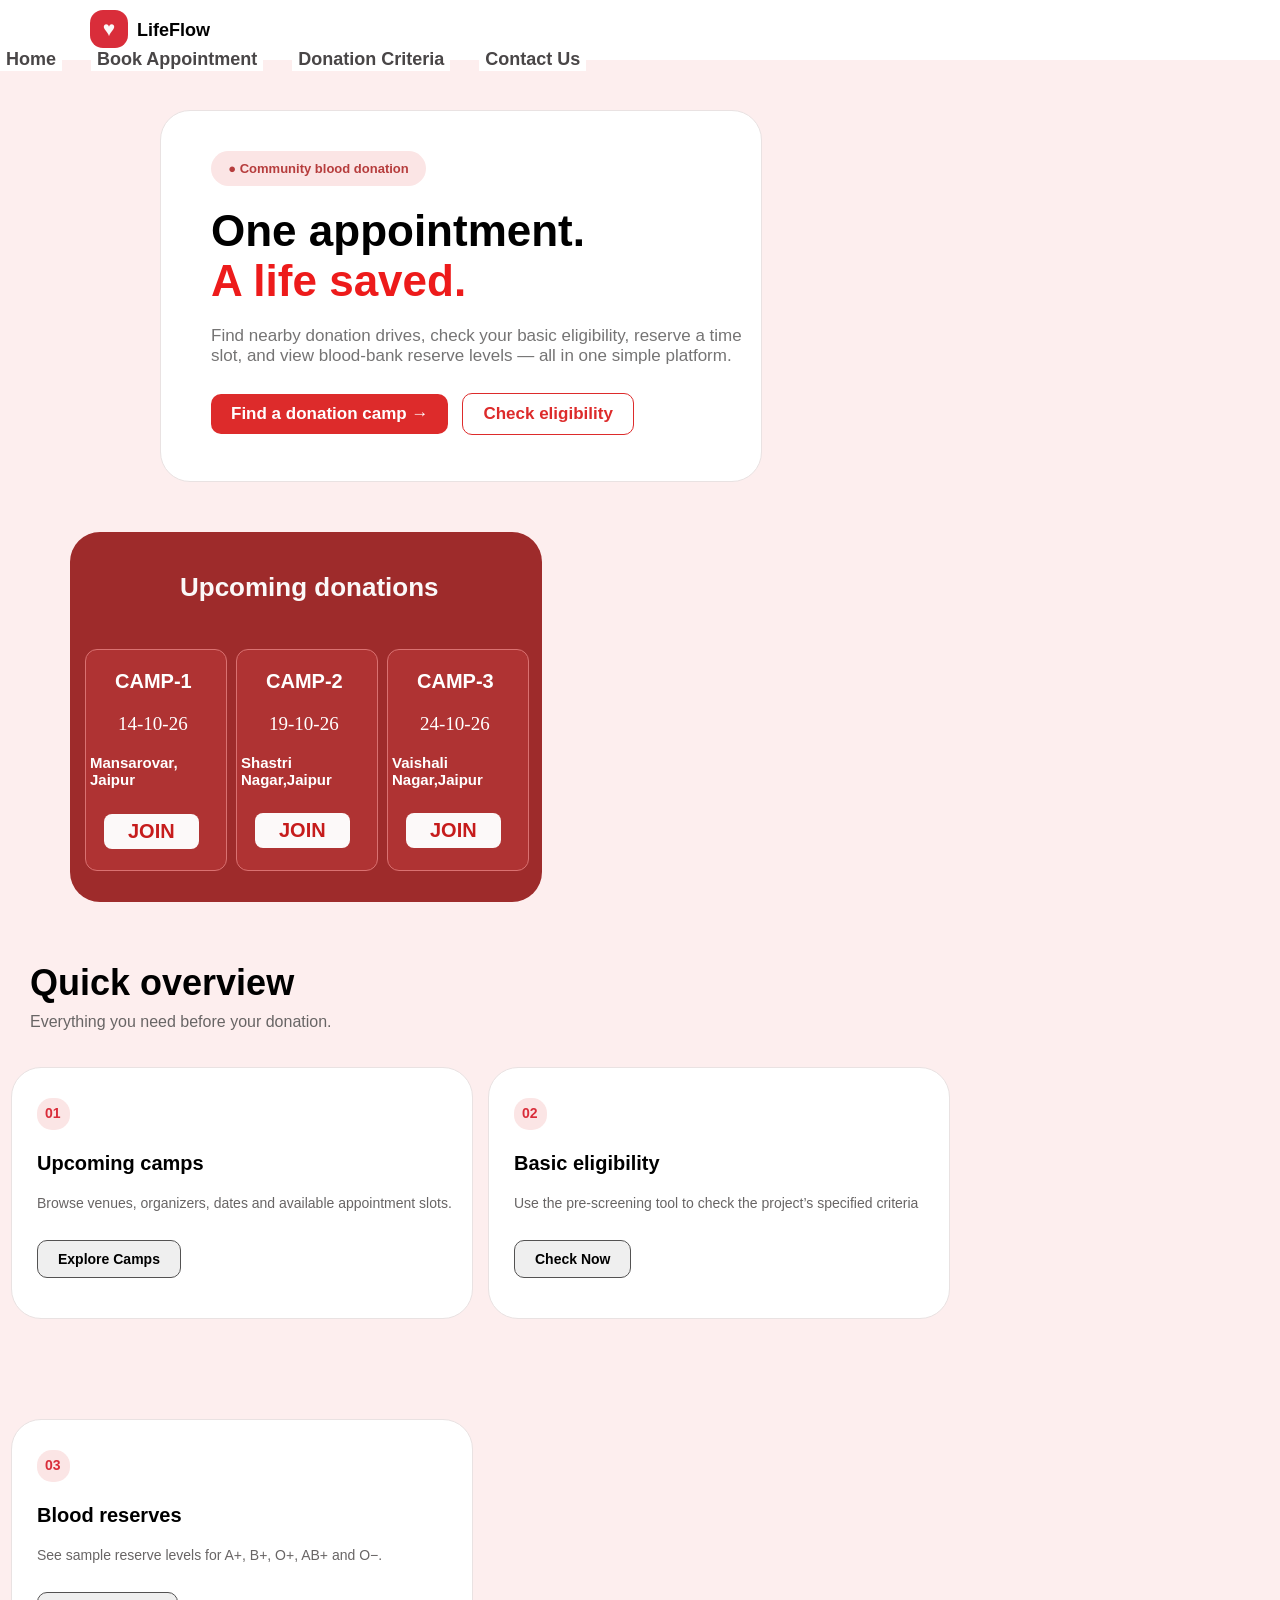
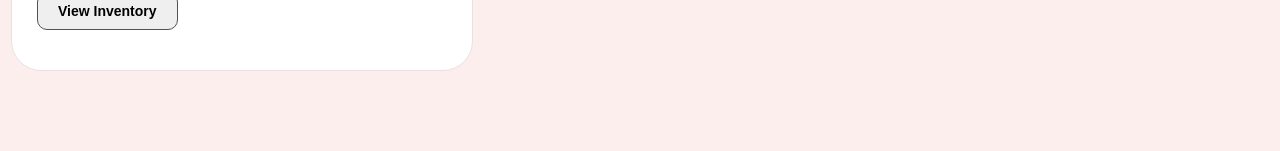
==== index.html @ fb2eed68 "Rename blood self.html to index.html" ====
<!DOCTYPE html>
<html lang="en">
<head>
    <meta charset="UTF-8">
    <meta name="viewport" content="width=device-width, initial-scale=1.0">
    <title>LifeFlow - Save live</title>
    <link rel="shortcut icon" href="Screenshot.png" type="image/x-icon">
    <link rel="stylesheet" href="blood self.css">
</head>
<body class="body">

    <nav class="navbar">

        <div class="app-logo">
               <span class="app-logo-p1">♥</span>
               <span class="app-logo-p2">LifeFlow</span>
        </div>

        <div class="nav-buttons">
            <a href="blood self.html"><button class="home">Home</button></a>
            <a href="donation camp.html"><button class="appointment">Book Appointment</button></a>
            <button class="donation">Donation Criteria</button>
            <button class="contact">Contact Us</button>
        </div>
     
    </nav>

        <div class="content-div-1">
            <p class="content-1t1"><b>● Community blood donation</b></p>
            <p class="content-1t2"><b>One appointment.<br><span class="content-1t2-sub">A life saved.</span></b></p>
            <p class="content-1t3">Find nearby donation drives, check your basic eligibility,
                 reserve a time slot, and view blood-bank reserve levels — all in one simple platform.</p>
            <a href="donation camp.html"><button class="content-1t4"><b>Find a donation camp →</b></button></a>
            <button class="content-1t5"><b>Check eligibility </b></button>
        </div>

        <div class="content-div-2">

            <div>
                <p class="content-2t1"><b>Upcoming donations </b></p>
            </div>

            <div>

                <div class="content-2-camp-1">
                    <p class="content-1t2-1"><b>CAMP-1</b></p>
                    <p class="content-1t2-2">14-10-26</p>
                    <p class="content-1t2-3"><b>Mansarovar,<br>Jaipur</b></p>
                    <a href="donation camp.html"><button class="content-1t2-4"><b>JOIN</b></button></a>
                </div>

                <div class="content-2-camp-2">
                    <p class="content-2t2-1"><b>CAMP-2</b></p>
                    <p class="content-2t2-2">19-10-26</p>
                    <p class="content-2t2-3"><b>Shastri Nagar,Jaipur</b></p>
                    <a href="donation camp.html"><button class="content-2t2-4"><b>JOIN</b></button></a>
                </div>

                <div class="content-2-camp-3">
                    <p class="content-2t2-1"><b>CAMP-3</b></p>
                    <p class="content-2t2-2">24-10-26</p>
                    <p class="content-2t2-3"><b>Vaishali Nagar,Jaipur</b></p>
                    <a href="donation camp.html"><button class="content-2t2-4"><b>JOIN</b></button></a>
                    
                </div>

            </div>

        </div>
            <p class="overview"><b>Quick overview</b></p>
            <p class="overview-sub">Everything you need before your donation.</p>

        <div>

            <div class="overview-div-1">
                <p class="view-1-1"><b>01</b></p>
                <p class="view-1-2">Upcoming camps</p>
                <p class="view-1-3">Browse venues, organizers, dates and available appointment slots.</p>
                <a href="donation camp.html"><button class="view-1-4"><b>Explore Camps</b></button></a>
            </div>

            <div class="overview-div-1">
                <p class="view-1-1"><b>02</b></p>
                <p class="view-1-2">Basic eligibility</p>
                <p class="view-1-3">Use the pre-screening tool to check the project’s specified criteria</p>
                <button class="view-2-4"><b>Check Now</b></button>
            </div>

            <div class="overview-div-1">
                <p class="view-1-1"><b>03</b></p>
                <p class="view-1-2">Blood reserves</p>
                <p class="view-1-3">See sample reserve levels for A+, B+, O+, AB+ and O−.</p>
                <a href="blood reserves.html"><button class="view-3-4"><b>View Inventory</b></button></a>
            </div>

        </div>

</body>
</html>
---- blood self.css ----
.body {
    background-color: rgb(253, 238, 238);
    margin: 0px;
    padding: 0px;
}

.navbar {
    background-color: rgb(255, 255, 255);
    height: 60px;
}

.app-logo {
    display: inline-block;
    margin-left: 90px;
    margin-top: 10px;
}

.app-logo-p1 {
    width:38px;
    height:38px;
    border-radius:13px;
    background-color:#d92d3a;
    color:#fbf8f8;
    display:inline-grid;
    place-items:center;
    font-size:21px;
}

.app-logo-p2 {
    font-family: Arial, sans-serif;
    font-weight: 900;
    font-size: 18px;
    display: inline-block;
    margin-left: 5px;
    margin-right: 480px;
}

.nav-buttons {
    display: inline-block;
}

.home {
    color:#494647;
    font-family: Arial, sans-serif;
    font-size: 18px;
    background-color: rgb(255, 255, 255);
    border: 0px;
    cursor: pointer;
    font-weight: 600;
    transition: 0.3s;
}
.home:hover {
    color: rgb(206, 55, 55);
    background-color: #f3d2d5;
    border-radius: 5px;
    padding: 5px;
}
.home:active {
    opacity: 0.4;
}

.appointment {
    color:#494647;
    font-family: Arial, sans-serif;
    font-size: 18px;
    background-color: rgb(255, 255, 255);
    border: 0px;
    cursor: pointer;
    font-weight: 600;
    transition: 0.3s;
    margin-left: 25px;
}
.appointment:hover {
    color: rgb(206, 55, 55);
    background-color: #f3d2d5;
    border-radius: 5px;
    padding: 5px;
}
.appointment:active {
    opacity: 0.4;
}

.donation {
    color:#494647;
    font-family: Arial, sans-serif;
    font-size: 18px;
    background-color: rgb(255, 255, 255);
    border: 0px;
    cursor: pointer;
    font-weight: 600;
    transition: 0.3s;
    margin-left: 25px;
}
.donation:hover {
    color: rgb(206, 55, 55);
    background-color: #f3d2d5;
    border-radius: 5px;
    padding: 5px;
}
.donation:active {
    opacity: 0.4;
}

.contact {
    color:#494647;
    font-family: Arial, sans-serif;
    font-size: 18px;
    background-color: rgb(255, 255, 255);
    border: 0px;
    cursor: pointer;
    font-weight: 600;
    transition: 0.3s;
    margin-left: 25px;
}
.contact:hover {
    color: rgb(206, 55, 55);
    background-color: #f3d2d5;
    border-radius: 5px;
    padding: 5px;
}
.contact:active {
    opacity: 0.4;
}

.content-div-1 {
    background-color: rgb(255, 255, 255);
    height: 370px;
    width: 600px;
    margin-left: 160px;
    border-radius: 30px;
    display: inline-block;
    border: 1px solid rgb(233, 226, 226);
    vertical-align: top;
    margin-top: 50px;
}

.content-div-2 {
    background-color: rgb(158, 43, 43);
    height: 370px;
    width: 472px;
    margin-top: 50px;
    margin-left: 70px;
    border-radius: 30px;
    display: inline-block;
}

.content-1t1 {
    display: grid;
    margin-left: 50px;
    margin-top: 40px;
    color: rgb(182, 61, 61);
    background-color: rgb(251, 229, 229);
    height: 35px;
    width: 215px;
    place-items: center;
    border-radius: 20px;
    font-family: Arial, sans-serif;
    font-size: 13px;
}

.content-1t2 {
    font-family: sans-serif;
    font-size: 44px;
    margin-left: 50px;
    margin-top: 20px;
    margin-bottom: 20px;
}

.content-1t2-sub {
    color: rgb(237, 27, 27);
}

.content-1t3 {
    font-family: Arial, sans-serif;
    font-size: 17px;
    margin-left: 50px;
    margin-top: 10px;
    color: rgb(117, 116, 116);
}

.content-1t4 {
    font-size: 17px;
    margin-left: 50px;
    margin-top: 10px;
    color: rgb(255, 255, 255);
    display: inline-block;
    background-color: rgb(221, 43, 43);
    border-radius: 10px;
    padding-top: 10px;
    padding-bottom: 10px;
    padding-left: 20px;
    padding-right: 20px;
    border: 0px;
    transition: 0.3s;
    cursor: pointer;
}
.content-1t4:hover {
    opacity: 0.7;
}
.content-1t4:active {
    opacity: 0.5;
}

.content-1t5 {
    font-size: 17px;
    margin-left: 10px;
    margin-top: 10px;
    color: rgb(221, 43, 43);
    display: inline-block;
    background-color: rgb(255, 255, 255);
    border-radius: 10px;
    padding-top: 10px;
    padding-bottom: 10px;
    padding-left: 20px;
    padding-right: 20px;
    border: 1px solid rgb(221, 43, 43);
    transition: 0.3s;
    cursor: pointer;
}
.content-1t5:hover {
    opacity: 0.6;
}
.content-1t5:active {
    opacity: 0.3;
}

.content-2t1 {
    font-family: Arial, Helvetica, sans-serif;
    margin-left: 110px;
    margin-top: 40px;
    font-size: 26px;
    color: #fbf8f8;
}

.content-2-camp-1 {
    background-color: rgb(175, 51, 51);
    display: inline-block;
    border: 1px solid rgb(218, 113, 113);
    border-radius: 12px;
    margin-left: 15px;
    margin-top: 20px;
    height: 220px;
    width: 140px;
}

.content-1t2-1 {
    font-family: Arial, Helvetica, sans-serif;
    font-size: 20px;
    margin-left: 29px;
    color: rgb(255, 255, 255);
}

.content-1t2-2 {
    font-size: 19px;
    color: rgb(255, 255, 255);
    margin-left: 32px;

}

.content-1t2-3 {
    font-family: Arial, Helvetica, sans-serif;
    font-size: 15px;
    color: rgb(255, 255, 255);
    margin-left: 4px;
}


.content-1t2-4 {
    font-family: Arial, Helvetica, sans-serif;
    font-size: 20px;
    color: rgb(198, 28, 28);
    background-color: rgb(252, 249, 249);
    border-radius: 8px;
    border: 0px;
    margin-left: 18px;
    margin-top: 11px;
    margin-bottom: 20px;
    padding-right: 24px;
    padding-left: 24px;
    padding-top: 6px;
    padding-bottom: 6px;
    transition: 0.3s;
    cursor: pointer;
}
.content-1t2-4:hover {
    opacity: 0.7;
}
.content-1t2-4:active {
    opacity: 0.5;
}

.content-2-camp-2 {
    background-color: rgb(175, 51, 51);
    display: inline-block;
    border: 1px solid rgb(218, 113, 113);
    border-radius: 12px;
    margin-left: 5px;
    margin-top: 20px;
    height: 220px;
    width: 140px;
    vertical-align: top;
}

.content-2t2-1 {
    font-family: Arial, Helvetica, sans-serif;
    font-size: 20px;
    margin-left: 29px;
    color: rgb(255, 255, 255);
}

.content-2t2-2 {
    font-size: 19px;
    color: rgb(255, 255, 255);
    margin-left: 32px;

}

.content-2t2-3 {
    font-family: Arial, Helvetica, sans-serif;
    font-size: 15px;
    color: rgb(255, 255, 255);
    margin-left: 4px;
}


.content-2t2-4 {
    font-family: Arial, Helvetica, sans-serif;
    font-size: 20px;
    color: rgb(198, 28, 28);
    background-color: rgb(252, 249, 249);
    border-radius: 8px;
    border: 0px;
    margin-left: 18px;
    margin-top: 10px;
    margin-bottom: 20px;
    padding-right: 24px;
    padding-left: 24px;
    padding-top: 6px;
    padding-bottom: 6px;
    transition: 0.3s;
    cursor: pointer;
}
.content-2t2-4:hover {
    opacity: 0.7;
}
.content-2t2-4:active {
    opacity: 0.5;
}

.content-2-camp-3 {
    background-color: rgb(175, 51, 51);
    display: inline-block;
    border: 1px solid rgb(218, 113, 113);
    border-radius: 12px;
    margin-left: 5px;
    margin-top: 20px;
    height: 220px;
    width: 140px;
    vertical-align: top;
}

.overview {
    font-family: Arial, Helvetica, sans-serif;
    font-size: 36px;
    margin-left: 30px;
    margin-top: 60px;
    color: rgb(0, 0, 0);
    margin-bottom: 9px;
}

.overview-sub {
    font-family: Arial, Helvetica, sans-serif;
    font-size: 16px;
    margin-left: 30px;
    margin-top: 0px;
    color: rgb(104, 101, 101);
}

.overview-div-1 {
    background-color: rgb(255, 255, 255);
    height: 250px;
    width: 460px;
    margin-left: 11px;
    border-radius: 30px;
    display: inline-block;
    border: 1px solid rgb(233, 226, 226);
    vertical-align: top;
    margin-top: 20px;
    margin-bottom: 80px;
}

.view-1-1 {
    color:#d92d3a;
    font-family: Arial, sans-serif;
    font-size: 14px;
    background-color: rgb(251, 229, 229);
    border-radius: 15px;
    margin-left: 25px;
    margin-top: 30px;
    width: 25px;
    height: 25px;
    padding-top: 7px;
    padding-left: 8px;
    font-weight: 600;
}

.view-1-2 {
    margin-left: 25px;
    font-family: Arial, sans-serif;
    font-size: 20px;
    margin-top: 22px;
    font-weight: 700;
}

.view-1-3 {
    margin-left: 25px;
    font-family: Arial, sans-serif;
    font-size: 14px;
    margin-top: 5px;
    color: rgb(104, 101, 101);
}

.view-1-4 {
    margin-left: 25px;
    font-family: Arial, sans-serif;
    font-size: 14px;
    margin-top: 15px;
    color: rgb(0, 0, 0);
    border: 1px solid rgb(83, 82, 82);
    padding-top: 10px;
    padding-bottom: 10px;
    padding-left: 20px;
    padding-right: 20px;
    transition: 0.3s;
    border-radius: 10px;
    cursor: pointer;
}
.view-1-4:hover {
    opacity: 0.7;
}
.view-1-4:active {
    opacity: 0.5;
}

.view-2-4 {
    margin-left: 25px;
    font-family: Arial, sans-serif;
    font-size: 14px;
    margin-top: 15px;
    color: rgb(0, 0, 0);
    border: 1px solid rgb(83, 82, 82);
    padding-top: 10px;
    padding-bottom: 10px;
    padding-left: 20px;
    padding-right: 20px;
    transition: 0.3s;
    border-radius: 10px;
    cursor: pointer;
}
.view-2-4:hover {
    opacity: 0.7;
}
.view-2-4:active {
    opacity: 0.5;
}

.view-3-4 {
    margin-left: 25px;
    font-family: Arial, sans-serif;
    font-size: 14px;
    margin-top: 15px;
    color: rgb(0, 0, 0);
    border: 1px solid rgb(83, 82, 82);
    padding-top: 10px;
    padding-bottom: 10px;
    padding-left: 20px;
    padding-right: 20px;
    transition: 0.3s;
    border-radius: 10px;
    cursor: pointer;
}
.view-3-4:hover {
    opacity: 0.7;
}
.view-3-4:active {
    opacity: 0.5;
}

.body-2 {
    background-color: rgb(253, 238, 238);
}

.h1- {
    color:#d92d3a;
    font-family: Arial, sans-serif;
    font-size: 17px;
    margin-top: 70px;
    margin-left: 100px;
    margin-bottom: 10px;
}
.h1-sub {
    color: rgb(10, 0, 0);
    font-family: Arial, sans-serif;
    font-size: 40px;
    margin-top: 0px;
    margin-left: 100px;
    margin-bottom: 12px;
}

.h1-sub-1 {
    color: rgb(220, 40, 40);
    font-family: Arial, sans-serif;
    font-size: 27px;
    margin-top: 0px;
    margin-left: 100px;
    margin-bottom: 9px;
}

.h1-sub-2 {
    color: rgb(79, 77, 77);
    font-family: Arial, sans-serif;
    font-size: 17px;
    margin-top: 0px;
    margin-left: 100px;
}

.reserve-div-1 {
    background-color: rgb(251, 248, 248);
    height: 800px;
    width: 1200px;
    border:1px solid rgb(178, 175, 175);
    border-radius: 30px;
    margin-left: 100px;
}

.reserve-div-1-head {
    color: rgb(10, 0, 0);
    font-family: Arial, sans-serif;
    font-size: 30px;
    margin-top: 35px;
    margin-left: 40px;
    margin-bottom: 25px;
    font-weight: 400;
}

.aa-1 {
    font-family: Arial, sans-serif;
    color: rgb(198, 52, 52);
    font-size: 26px;
    margin-left: 33px;
    display: inline-block;
    margin-bottom: 0px;
}

.aa-2 {
    font-family: Arial, sans-serif;
    color: rgb(54, 52, 52);
    font-size: 20px;
    margin-left: 450px;
    display: inline-block;
    margin-bottom: 0px;
}

.aa-3 {
    font-family: Arial, sans-serif;
    color: rgb(28, 132, 42);
    font-size: 20px;
    margin-left: 450px;
    display: inline-block;
    margin-bottom: 0px;
}

.bar1-out {
    background-color: #f3d2d5;
    height: 10px;
    width: 1100px;
    border-radius: 10px;
    margin-left: 33px;
    margin-top: 11px;
    overflow: hidden;
}

.bar1-in {
    background-color: rgb(198, 52, 52);
    height: 10px;
    width: 82%;
    border-radius: 10px;
    margin-left: 0px;
}

.bar1-in1 {
    background-color: rgb(198, 52, 52);
    height: 10px;
    width: 67%;
    border-radius: 10px;
    margin-left: 0px;
}

.bar1-in2 {
    background-color: rgb(198, 52, 52);
    height: 10px;
    width: 87%;
    border-radius: 10px;
    margin-left: 0px;
}

.bar1-in3 {
    background-color: rgb(198, 52, 52);
    height: 10px;
    width: 55%;
    border-radius: 10px;
    margin-left: 0px;
}

.bar1-in4 {
    background-color: rgb(198, 52, 52);
    height: 10px;
    width: 46%;
    border-radius: 10px;
    margin-left: 0px;
}

.aa-2i {
    font-family: Arial, sans-serif;
    color: rgb(54, 52, 52);
    font-size: 20px;
    margin-left: 430px;
    display: inline-block;
    margin-bottom: 0px;
}

.aa-3i {
font-family: Arial, sans-serif;
    color: rgb(199, 166, 45);
    font-size: 20px;
    margin-left: 470px;
    display: inline-block;
    margin-bottom: 0px;
}

.bar1-in5 {
    background-color: rgb(198, 52, 52);
    height: 10px;
    width: 24%;
    border-radius: 10px;
    margin-left: 0px;
}

.aa-3ii {
    font-family: Arial, sans-serif;
    color: rgb(228, 22, 22);
    font-size: 20px;
    margin-left: 450px;
    display: inline-block;
    margin-bottom: 0px;
}

.aa-2ii {
    font-family: Arial, sans-serif;
    color: rgb(54, 52, 52);
    font-size: 20px;
    margin-left: 440px;
    display: inline-block;
    margin-bottom: 0px;
}

.bar1-in6 {
    background-color: rgb(198, 52, 52);
    height: 10px;
    width: 95%;
    border-radius: 10px;
    margin-left: 0px;
}

.bar1-in7 {
    background-color: rgb(198, 52, 52);
    height: 10px;
    width: 47%;
    border-radius: 10px;
    margin-left: 0px;
}

.reserve-div-2 {
    background-color: #b11724;
    height: 460px;
    width: 1200px;
    margin-left: 100px;
    border-radius: 30px;
    margin-top: 30px;
}

.reserve-div-2-1 {
    color: rgb(254, 255, 255);
    font-family: Arial, Helvetica, sans-serif;
    font-size: 55px;
    padding-top: 80px;
    margin-left: 60px;
    margin-bottom: 40px;
}

.reserve-div-2-2 {
    color: rgb(254, 255, 255);
    font-family: Arial, Helvetica, sans-serif;
    font-size: 30px;
    margin-left: 60px;
    padding-top: 0px;
}

.reserve-div-2-3 {
    background-color: #ffffff;
    color: #b11724;
    height: 90px;
    font-family: Arial, Helvetica, sans-serif;
    font-size: 40px;
    margin-left: 60px;
    margin-top: 80px;
    padding-left: 60px;
    padding-right: 60px;
    border-radius: 30px;
    border: 0px;
    transition: 0.3s;
    cursor: pointer;
}
.reserve-div-2-3:hover {
    opacity: 0.7;
}
.reserve-div-2-3:active {
    opacity: 0.4;
}

.body-3 {
    background-color: rgb(253, 238, 238);
}

.camp-head1 {
    color: #b11724;
    font-family: Arial, Helvetica, sans-serif;
    font-size: 17px;
    font-weight: 600;
    margin-top: 50px;
    margin-left: 90px;
}

.camp-head2 {
    font-family: Arial, Helvetica, sans-serif;
    font-size: 40px;
    margin-left: 90px;
    font-weight: 600;
    margin-top: 2px;
    margin-bottom: 26px;
}

.camp-head3 {
    color: rgb(102, 99, 99);
    font-size: 16px;
    margin-left: 90px;
    font-family: Arial, Helvetica, sans-serif;
}

.search-div {
    background-color: #ffffff;
    height: 200px;
    width: 1200px;
    margin-left: 90px;
    margin-top: 50px;
    border-radius: 20px;
}

.search-head {
    font-family: Arial, Helvetica, sans-serif;
    font-size: 27px;
    padding-top: 20px;
    margin-left: 30px;
    border-radius: 20px;
}

.search-l {
    color: rgb(83, 83, 83);
    font-family: Arial, Helvetica, sans-serif;
    font-size: 16px;
    display: inline-block;
    margin-left: 30px;
    margin-bottom: 0px;
}

.search-d {
    color: rgb(83, 83, 83);
    font-family: Arial, Helvetica, sans-serif;
    font-size: 16px;
    display: inline-block;
    margin-left: 260px;
    margin-bottom: 0px;
}

.search-o {
    color: rgb(83, 83, 83);
    font-family: Arial, Helvetica, sans-serif;
    font-size: 16px;
    display: inline-block;
    margin-left: 287px;
    margin-right: 200px;
    margin-bottom: 0px;
}

.search-1 {
    border-radius: 7px;
    border: 1px solid rgb(180, 179, 179);
    margin-top: 5px;
    margin-left: 30px;
    height: 40px;
    width: 300px;
}
input::placeholder {
    font-size: 16px;
    color: #373636;
}

.search-2 {
    border-radius: 7px;
    border: 1px solid rgb(180, 179, 179);
    margin-top: 5px;
    margin-left: 20px;
    height: 40px;
    width: 300px;
}

.search-comp {
    background-color: #b11724;
    color: #ffffff;
    border: 0px;
    font-family: Arial, Helvetica, sans-serif;
    font-size: 20px;
    margin-left: 30px;
    padding: 15px 35px;
    border-radius: 10px;
    transition: 0.3s;
}
.search-comp:hover {
    opacity: 0.8;
}
.search-comp:active {
    opacity: 0.5;
}

.donation-head {
    font-family: Arial, Helvetica, sans-serif;
    font-size: 30px;
    padding-top: 20px;
    margin-left: 90px;
    border-radius: 20px;
}

.camp-a {
    background-color: #ffffff;
    height: 200px;
    width: 1200px;
    margin-left: 90px;
    margin-top: 50px;
    border-radius: 20px;
}

.camp-b {
    background-color: #ffffff;
    height: 200px;
    width: 1200px;
    margin-left: 90px;
    margin-top: 50px;
    border-radius: 20px;
}

.camp-c {
    background-color: #ffffff;
    height: 200px;
    width: 1200px;
    margin-left: 90px;
    margin-top: 50px;
    border-radius: 20px;
}

.camp-a-div {
    background-color: rgb(251, 223, 223);
    height: 140px;
    display: inline-block;
    margin-top: 30px;
    margin-left: 30px;
    width: 140px;
    border-radius: 10px;
}

.camp-a-div-div {
    color: #b11724;
    font-family: Arial, Helvetica, sans-serif;
    font-size: 45px;
    margin-left: 40px;
    margin-top: 25px;
    margin-bottom: 7px;
    margin-right: 40px;
}

.camp-a-div-span {
    color: #b11724;
    font-family: Arial, Helvetica, sans-serif;
    font-size: 19px;
    margin-top: 0px;
    margin-left: 0px;
    padding-left: 30px;
}

.camp-a-div2 {
    display: inline-block;
    margin-left: 20px;
    vertical-align: top;
    margin-top: 40px;
}

.camp-a-head {
    font-family: Arial, Helvetica, sans-serif;
    font-size: 24px;
    font-weight: bold;
    margin-top: 0px;
    margin-bottom: 0px;
}

.camp-a-main {
    color: #494647;
    font-family: Arial, Helvetica, sans-serif;
    margin-bottom: 0px;
    margin-top: 5px;
}

.camp-a-foot {
    color: #098235;
    font-family: Arial, Helvetica, sans-serif;
    font-weight: bold;
    display: inline-block;
    margin-top: 20px;
    vertical-align: top;
}

.camp-a-button {
    color: #ffffff;
    background-color: #d92d3a;
    padding: 20px 30px;
    font-family: Arial, Helvetica, sans-serif;
    font-size: 20px;
    display: inline-block;
    margin-left: 600px;
    border: 0px;
    border-radius: 10px;
    margin-top: 0px;
    vertical-align: top;
    transition: 0.15s;
}
.camp-a-button:hover {
    opacity: 0.8;
}
.camp-a-button:active {
    opacity: 0.5;
}

.map-section iframe {
    width: 95%;
    height: 400px;
    border: none;
    border-radius: 10px;
    margin-top: 15px;
    margin-left: 30px;
    margin-bottom: 30px;
}

.map-div {
    background-color: #ffffff;
    margin-left: 90px;
    width: 1200px;
    border-radius: 20px;
}

.map-head {
    margin-left: 30px;
    font-family: Arial, Helvetica, sans-serif;
    font-size: 27px;
    padding-top: 30px;
}
.map-main {
    margin-left: 30px;
    font-family: Arial, Helvetica, sans-serif;
    font-size: 14px;
    margin-top: 0px;
    color: #494647;
}
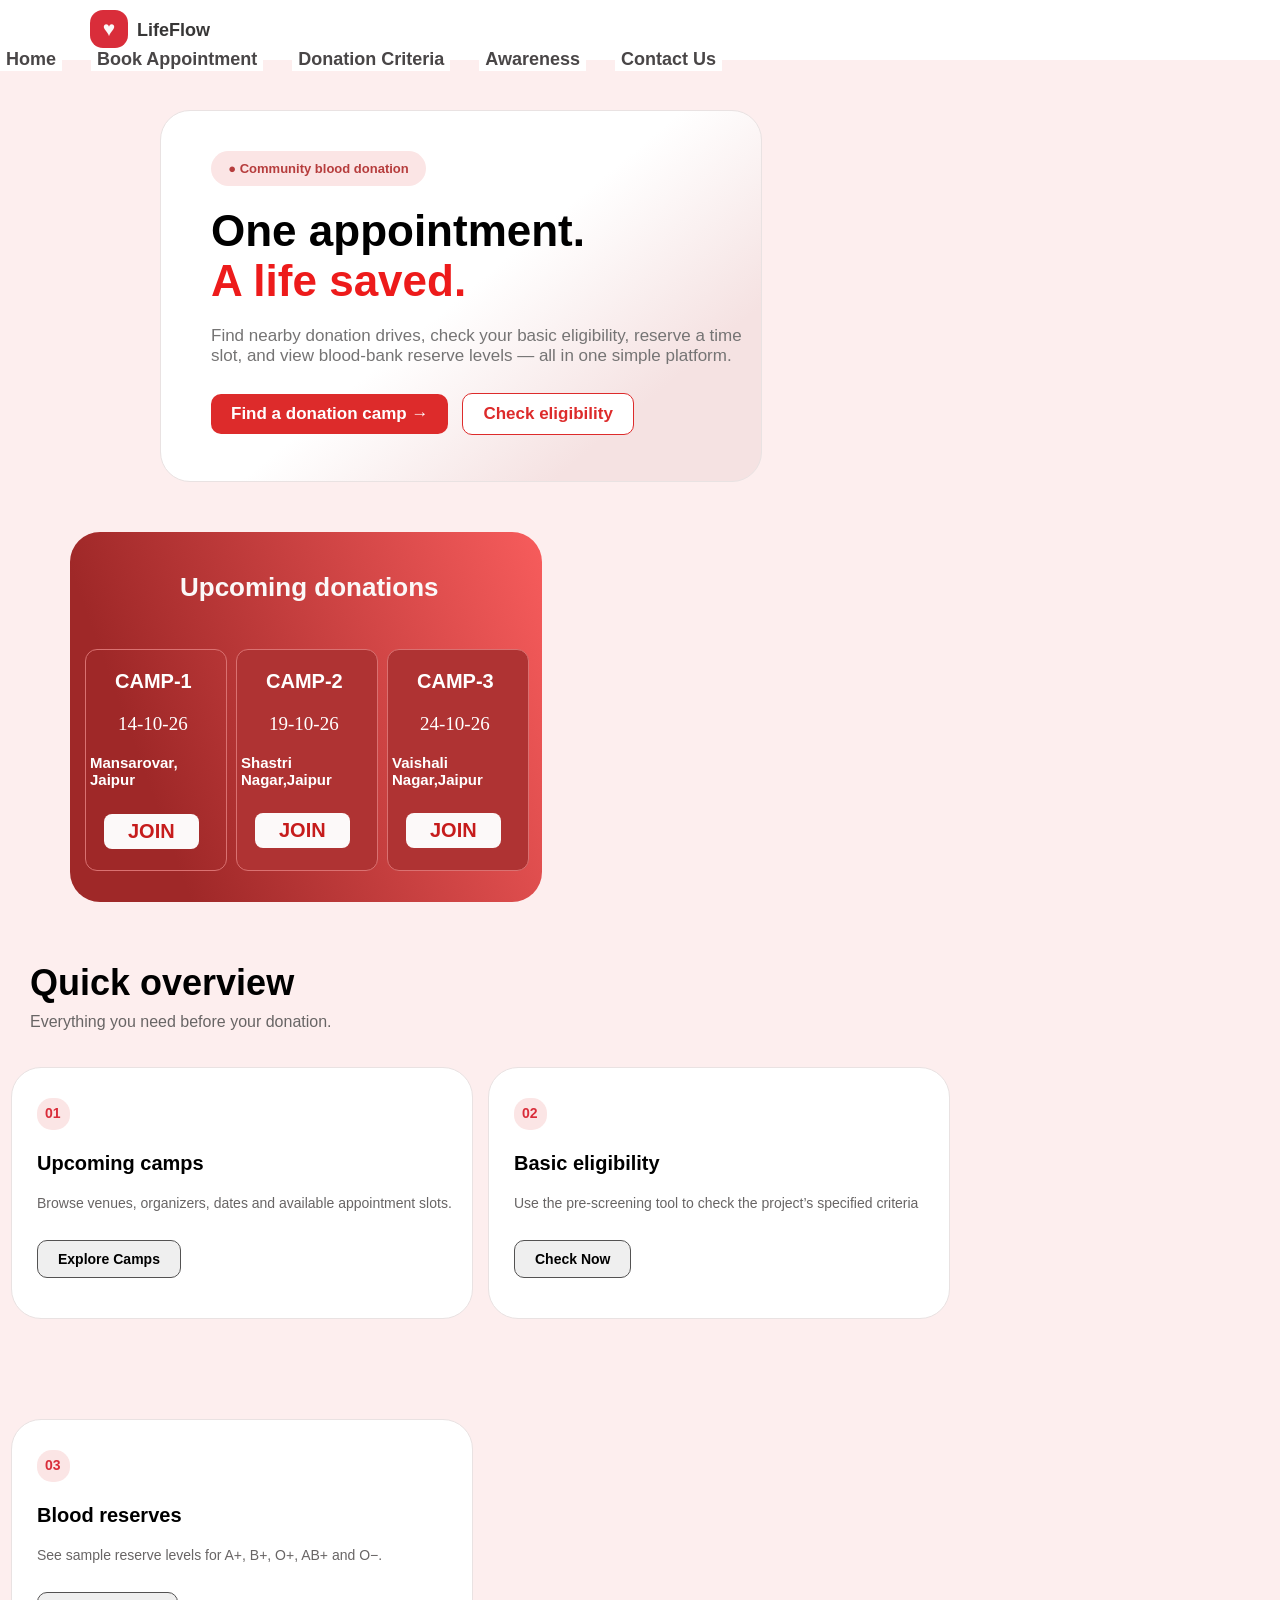
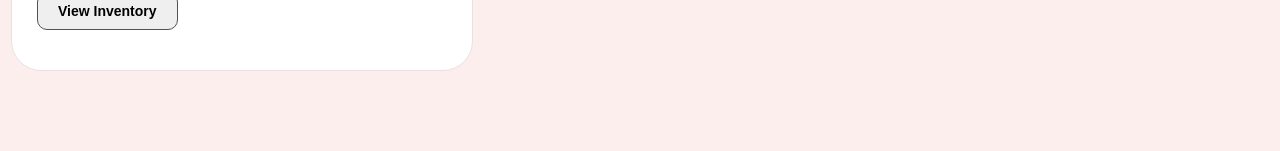
==== commit a1230b80: "Add files via upload" ====
--- a/index.html
+++ b/index.html
@@ -3,24 +3,25 @@
 <head>
     <meta charset="UTF-8">
     <meta name="viewport" content="width=device-width, initial-scale=1.0">
-    <title>LifeFlow - Save live</title>
-    <link rel="shortcut icon" href="Screenshot.png" type="image/x-icon">
+    <title>LifeFlow - Save life</title>
+    <link rel="shortcut icon" href="Red Rounded Heart Icon.png" type="image/x-icon">
     <link rel="stylesheet" href="blood self.css">
 </head>
 <body class="body">
 
     <nav class="navbar">
 
-        <div class="app-logo">
+        <a href="index.html" class="anchor-1"><div class="app-logo">
                <span class="app-logo-p1">♥</span>
                <span class="app-logo-p2">LifeFlow</span>
-        </div>
+        </div></a>
 
         <div class="nav-buttons">
-            <a href="blood self.html"><button class="home">Home</button></a>
+            <a href="index.html"><button class="home">Home</button></a>
             <a href="donation camp.html"><button class="appointment">Book Appointment</button></a>
-            <button class="donation">Donation Criteria</button>
-            <button class="contact">Contact Us</button>
+            <a href="donation criteria.html"><button class="donation">Donation Criteria</button></a>
+            <a href="awareness.html"><button class="contact">Awareness</button></a>
+            <a href="contact.html"><button class="contact">Contact Us</button></a>
         </div>
      
     </nav>
@@ -96,4 +97,4 @@
         </div>
 
 </body>
-</html>
+</html>
--- a/blood self.css
+++ b/blood self.css
@@ -11,7 +11,6 @@
 
 .app-logo {
     display: inline-block;
-    margin-left: 90px;
     margin-top: 10px;
 }
 
@@ -27,12 +26,12 @@
 }
 
 .app-logo-p2 {
+    color: #373636;
     font-family: Arial, sans-serif;
     font-weight: 900;
     font-size: 18px;
     display: inline-block;
     margin-left: 5px;
-    margin-right: 480px;
 }
 
 .nav-buttons {
@@ -123,7 +122,7 @@
 }
 
 .content-div-1 {
-    background-color: rgb(255, 255, 255);
+    background: linear-gradient(140deg,rgb(255, 255, 255) 50%,rgb(245, 226, 226) 80%);
     height: 370px;
     width: 600px;
     margin-left: 160px;
@@ -135,7 +134,7 @@
 }
 
 .content-div-2 {
-    background-color: rgb(158, 43, 43);
+    background:linear-gradient(70deg,#9f2828 20%,#f75c5c 100%);
     height: 370px;
     width: 472px;
     margin-top: 50px;
@@ -233,7 +232,6 @@
 }
 
 .content-2-camp-1 {
-    background-color: rgb(175, 51, 51);
     display: inline-block;
     border: 1px solid rgb(218, 113, 113);
     border-radius: 12px;
@@ -486,10 +484,6 @@
     opacity: 0.5;
 }
 
-.body-2 {
-    background-color: rgb(253, 238, 238);
-}
-
 .h1- {
     color:#d92d3a;
     font-family: Arial, sans-serif;
@@ -728,10 +722,6 @@
     opacity: 0.4;
 }
 
-.body-3 {
-    background-color: rgb(253, 238, 238);
-}
-
 .camp-head1 {
     color: #b11724;
     font-family: Arial, Helvetica, sans-serif;
@@ -825,7 +815,7 @@
 }
 
 .search-comp {
-    background-color: #b11724;
+    background-color: #d92d3a;
     color: #ffffff;
     border: 0px;
     font-family: Arial, Helvetica, sans-serif;
@@ -878,7 +868,7 @@
 }
 
 .camp-a-div {
-    background-color: rgb(251, 223, 223);
+    background:linear-gradient(135deg, rgb(251, 249, 249) 40%,rgb(251, 223, 223) 90%);
     height: 140px;
     display: inline-block;
     margin-top: 30px;
@@ -973,6 +963,7 @@
     margin-left: 90px;
     width: 1200px;
     border-radius: 20px;
+    margin-bottom: 40px;
 }
 
 .map-head {
@@ -987,4 +978,875 @@
     font-size: 14px;
     margin-top: 0px;
     color: #494647;
+}
+
+.contact-head {
+    color: #c32230;
+    font-family: Arial, Helvetica, sans-serif;
+    font-size: 15px;
+    padding-left: 90px;
+    padding-top: 40px;
+    margin-bottom: 7px;
+}
+
+.contact-main {
+    font-family: Arial, Helvetica, sans-serif;
+    font-size: 42px;
+    padding-left: 90px;
+    font-weight: 550;
+    margin-top: 0px;
+    margin-bottom: 0px;
+}
+.contact-foot {
+    color: #828080;
+    font-family: Arial, Helvetica, sans-serif;
+    padding-left: 90px;
+}
+
+.contact-1 {
+    background:linear-gradient(135deg, rgb(255, 255, 255) 20%,rgb(255, 243, 243) 70%);
+    height: 600px;
+    width: 40%;
+    border: 2px solid rgb(252, 207, 207);
+    border-radius: 7px;
+    margin-left: 90px;
+    display: inline-block;
+    vertical-align: top;
+    margin-top: 30px;
+    margin-bottom: 60px;
+}
+
+.contact-2 {
+    background:linear-gradient(135deg, rgb(255, 255, 255) 20%,rgb(255, 243, 243) 70%);
+    height: 600px;
+    width: 45%;
+    border: 2px solid rgb(252, 207, 207);
+    border-radius: 7px;
+    margin-left: 20px;
+    display: inline-block;
+    margin-top: 30px;
+    margin-bottom: 60px;
+}
+
+.contact-1-info {
+    font-size: 26px;
+    font-family: Arial, Helvetica, sans-serif;
+    font-weight: 500;
+    margin-left: 30px;
+    margin-bottom: 0px;
+}
+
+.contact-1-sub {
+    color: #747272;
+    font-family: Arial, Helvetica, sans-serif;
+    margin-left: 30px;
+}
+
+.contact-1-email {
+    border-bottom: 2px solid rgb(253, 235, 235);
+    width: 90%;
+    margin-left: 30px;
+}
+
+.c1-email {
+    font-family: Arial, Helvetica, sans-serif;
+    margin-top: 35px;
+    color: #636262;
+    font-size: 14px;
+    margin-bottom: 0px;
+}
+
+.c1-email-sub {
+    font-family: Arial, Helvetica, sans-serif;
+    color: #636262;
+    font-size: 14px;
+    margin-top: 22px;
+    margin-bottom: 30px;
+}
+
+.c2-name {
+    font-family: Arial, Helvetica, sans-serif;
+    margin-top: 35px;
+    color: #636262;
+    font-size: 14px;
+    margin-bottom: 0px;
+    padding-left: 30px;
+}
+
+.input-1 {
+    margin-left: 30px;
+    border: 1px solid rgb(217, 212, 212);
+    border-radius: 4px;
+    width: 80%;
+    height: 30px;
+}
+
+.input-1::placeholder {
+    color: #828080;
+    font-family: Arial, Helvetica, sans-serif;
+    font-size: 14px;
+}
+
+.textarea-1 {
+    margin-left: 30px;
+    width: 80%;
+    height: 140px;
+    color: #828080;
+    font-size: 15px;
+    max-width: 80%;
+    max-height: 90px;
+}
+
+.send {
+    background-color: #d92d3a;
+    color: #ffffff;
+    border: 0px;
+    font-family: Arial, Helvetica, sans-serif;
+    font-size: 20px;
+    margin-left: 260px;
+    padding: 15px 55px;
+    border-radius: 7px;
+    transition: 0.3s;
+    margin-top: 10px;
+}
+.send:hover {
+    opacity: 0.8;
+}
+.send:active {
+    opacity: 0.5;
+}
+
+.anchor-1 {
+    width: fit-content;
+    display: inline-block;
+    margin-right: 430px;
+    margin-left: 90px;
+}
+
+.awareness-head {
+    color: rgb(202, 29, 29);
+    font-family: Arial, Helvetica, sans-serif;
+    font-weight: bold;
+    letter-spacing: 2px;
+    font-size: 14px;
+    margin-top: 50px;
+    margin-left: 90px;
+}
+
+.awareness-main-1{
+    margin: 0 0 0 90px;
+    font-family: Arial, Helvetica, sans-serif;
+    font-weight: bold;
+    font-size: 60px;
+}
+
+.awareness-main-2 {
+    margin: 0 0 0 90px;
+    font-family: Arial, Helvetica, sans-serif;
+    font-weight: bold;
+    font-size: 60px;
+    color: #e83342;
+    padding-bottom: 10px;
+}
+
+.aware-div {
+    background-color: rgb(253, 238, 238);
+}
+
+.awareness-foot {
+    color: #747272;
+    font-family: Arial, Helvetica, sans-serif;
+    margin-left: 90px;
+}
+
+.aware-btn-1 {
+    font-size: 20px;
+    margin-left: 90px;
+    margin-top: 40px;
+    margin-bottom: 40px;
+    color: rgb(255, 255, 255);
+    background-color: rgb(221, 43, 43);
+    border-radius: 8px;
+    padding-top: 25px;
+    padding-bottom: 25px;
+    padding-left: 35px;
+    padding-right: 35px;
+    border: 0px;
+    transition: 0.3s;
+    cursor: pointer;
+    font-weight: bold;
+}
+.aware-btn-1:hover {
+    opacity: 0.7;
+}
+.aware-btn-1:active {
+    opacity: 0.5;
+}
+
+.img-aware {
+    position: absolute;
+    right: 70px;
+    top: 90px;
+    width: 600px;
+}
+
+.aware-div-white {
+    background-color: white;
+    height: 1750px;
+}
+
+.aware-2-head {
+    color: rgb(202, 29, 29);
+    font-family: Arial, Helvetica, sans-serif;
+    letter-spacing: 2px;
+    font-size: 17px;
+    text-align: center;
+    padding-top: 50px;
+}
+
+.aware-2-main {
+    font-family: Arial, Helvetica, sans-serif;
+    font-weight: bold;
+    font-size: 34px;
+    text-align: center;
+    margin-top: 0px;
+    letter-spacing: 1px;
+    margin-bottom: 20px;
+}
+
+.aware-2-foot {
+    color: #747272;
+    font-family: Arial, Helvetica, sans-serif;
+    text-align: center;
+}
+
+.aware-box-1 {
+    display: inline-block;
+    margin-left: 140px;
+    background-color: transparent;
+    width: 300px;
+}
+
+.aware-box-1-symbol {
+    color: #b11724;
+    background-color: rgb(253, 238, 238);
+    border-radius: 60px;
+    font-size: 41px;
+    padding: 10px 22px;
+    display: inline-block;
+    margin-bottom: 0px;
+    text-align: center;
+    margin-left: 115px;
+}
+
+.aware-box-1-head {
+    font-family: Arial, Helvetica, sans-serif;
+    font-weight: bold;
+    text-align: center;
+    font-size: 19px;
+}
+
+.aware-box-1-foot {
+    color: #747272;
+    text-align: center;
+    font-family: Arial, Helvetica, sans-serif;
+    font-size: 14px;
+}
+
+.aware-box-2 {
+    display: inline-block;
+    background-color: transparent;
+    width: 300px;
+}
+.top {
+    position: fixed;
+    right: 30px;
+    color: #f83f4e;
+    bottom: 20px;
+    font-weight: 900;
+    font-size: 33px;
+    background-color: rgb(255, 253, 253);
+    border-radius: 24px;
+    padding-left: 15px;
+    padding-right: 15px;
+    border: 1px solid rgb(247, 212, 212);
+    cursor: pointer;
+    transition: 0.3s;
+}
+
+.top-2 {
+    position: fixed;
+    right: 30px;
+    color: #f83f4e;
+    bottom: 20px;
+    font-weight: 900;
+    font-size: 33px;
+    background-color: rgb(255, 255, 255);
+    border-radius: 24px;
+    padding-left: 15px;
+    padding-right: 15px;
+    border: 1px solid rgb(247, 212, 212);
+    cursor: pointer;
+    transition: 0.3s;
+}
+
+.top-2:hover {
+    opacity: 0.7;
+}
+.top-2:active {
+    opacity: 0.4;
+}
+.top:hover {
+    opacity: 0.7;
+}
+.top:active {
+    opacity: 0.4;
+}
+
+.aware-div-pink {
+    background-color: #fff1f1;
+    width: 60%;
+    height: 200px;
+    margin-left: 20%;
+    margin-top: 80px;
+    border-radius: 20px;
+    border: 1px solid rgb(248, 220, 220);
+}
+
+.pink-head {
+    color: rgb(202, 29, 29);
+    font-family: Arial, Helvetica, sans-serif;
+    letter-spacing: 1px;
+    font-size: 14px;
+    padding-left: 50px;
+    padding-top: 10px;
+}
+
+.pink-main-1 {
+    font-family: Arial, Helvetica, sans-serif;
+    font-weight: bold;
+    font-size: 34px;
+    padding-left: 50px;
+    margin-top: 30px;
+    margin-bottom: 15px;
+}
+
+.pink-main-2 {
+    font-family: Arial, Helvetica, sans-serif;
+    font-weight: bold;
+    font-size: 34px;
+    color: #e83342;
+    padding-left: 50px;
+    margin-top: 0px;
+}
+
+.pink-left {
+    border-left: #c32230;
+    display: inline-block;
+    width: 400px;
+    vertical-align: top;
+    margin-left: 50px;
+}
+
+.pink-right {
+    display: inline-block;
+    height: 80px;
+    width: 50%;
+    border-left: 1px solid rgb(250, 209, 209);
+    margin-top: 70px;
+}
+
+.pink-right-text {
+    padding-left: 30px;
+    font-family: Arial, Helvetica, sans-serif;
+    font-size: 17px;
+    color: #747272;
+}
+
+.aware-myth-head {
+    color: rgb(202, 29, 29);
+    font-family: Arial, Helvetica, sans-serif;
+    font-weight: bold;
+    letter-spacing: 3px;
+    font-size: 14px;
+    margin-top: 50px;
+    margin-left: 15%;
+}
+
+.aware-myth-main {
+    margin-top: 0px;
+    font-family: Arial, Helvetica, sans-serif;
+    font-weight: bold;
+    font-size: 33px;
+    margin-left: 15%;
+    margin-bottom: 0px;
+}
+
+.aware-myth-foot {
+    color: #636262;
+    margin-left: 15%;
+    font-family: Arial, Helvetica, sans-serif;
+}
+
+.myth-1 {
+    width: 70%;
+    height: 100px;
+    border: 1px solid rgb(255, 211, 211);
+    margin-left: 15%;
+    margin-top: 30px;
+    border-radius: 10px;
+}
+
+.myth-1-1 {
+    display: inline-block;
+}
+
+.myth-1-2 {
+    display: inline-block;
+    margin-left: 210px;
+}
+
+.myth-sec {
+    color: #c32230;
+    letter-spacing: 1px;
+    font-family: Arial, Helvetica, sans-serif;
+    font-weight: bold;
+    font-size: 12px;
+    margin-left: 25px;
+    background-color: #faebeb;
+    display: inline-block;
+    border-radius: 11px;
+    padding-left: 6px;
+    padding-right: 6px;
+    padding-top: 4px;
+    padding-bottom: 4px;
+    margin-bottom: 0px;
+    margin-top: 25px;
+}
+
+.myth-1-state {
+    font-family: Arial, Helvetica, sans-serif;
+    margin-left: 25px;
+    color: #676666;
+    margin-top: 10px;
+}
+
+.fact-sec {
+    color: #256a2f;
+    letter-spacing: 1px;
+    font-family: Arial, Helvetica, sans-serif;
+    font-weight: bold;
+    font-size: 12px;
+    background-color: #f1fdec;
+    display: inline-block;
+    border-radius: 11px;
+    padding-left: 6px;
+    padding-right: 6px;
+    padding-top: 4px;
+    padding-bottom: 4px;
+    margin-bottom: 0px;
+    margin-top: 25px;
+}
+
+ .fact-1-state {
+    font-family: Arial, Helvetica, sans-serif;
+    color: #676666;
+    margin-top: 10px;
+ }
+
+ .myth-2-2 {
+    display: inline-block;
+    margin-left: 125px;
+ }
+
+ .myth-3-2 {
+    display: inline-block;
+    margin-left: 90px;
+ }
+
+ .myth-4-2 {
+    display: inline-block;
+    margin-left: 145px;
+ }
+
+ .last-aware {
+    width: 70%;
+    height: 200px;
+    background: linear-gradient(140deg,rgb(168, 41, 41) 20%,rgb(200, 23, 23) 70%);
+    margin-left: 15%;
+    margin-top: 80px;
+    border-radius: 20px;
+ }
+
+ .aware-last-p1 {
+    color: #ffffff;
+    letter-spacing: 3px;
+    font-family: Arial, Helvetica, sans-serif;
+    font-size: 14px;
+    padding-top: 30px;
+    padding-left: 50px;
+ }
+
+ .aware-last-p2 {
+    color: #ffffff;
+    font-family: Arial, Helvetica, sans-serif;
+    font-size: 28px;
+    font-weight: bold;
+    padding-left: 50px;
+ }
+
+ .aware-last-p3 {
+    color: #ffffff;
+    font-family: Arial, Helvetica, sans-serif;
+    font-size: 17px;
+    padding-left: 50px;
+ }
+
+ .last-aware-div {
+    display: inline-block;
+ }
+
+ .last-aware-btn {
+    background-color: white;
+    color: #c32230;
+    font-weight: bold;
+    border: 0px;
+    padding: 17px 22px 17px 22px;
+    font-size: 20px;
+    border-radius: 12px;
+    margin-left: 200px;
+    margin-top: 70px;
+    vertical-align: top;
+    transition: 0.2s;
+ }
+ .last-aware-btn:hover {
+    opacity: 0.8;
+ }
+ .last-aware-btn:active {
+    opacity: 0.5;
+ }
+
+ .criteria-image {
+    position: absolute;
+    right: 200px;
+    top: 90px;
+    width: 580px;
+    height: 400px;
+
+ }
+
+ .criteria-head-real {
+    font-family: Arial, Helvetica, sans-serif;
+    margin-left: 90px;
+    color: #c32230;
+    background-color: #feb9b9;
+    display: inline-block;
+    border-radius: 11px;
+    padding-left: 6px;
+    padding-right: 6px;
+    padding-top: 4px;
+    padding-bottom: 4px;
+    margin-top: 80px;
+    font-weight: bold;
+ }
+
+
+.criteria-head-1 {
+    font-family: Arial, Helvetica, sans-serif;
+    font-size: 42px;
+    font-weight: bold;
+    margin-left: 90px;
+    margin-top: 0px;
+    margin-bottom: 0px;
+}
+
+.criteria-head-2 {
+    font-family: Arial, Helvetica, sans-serif;
+    font-size: 42px;
+    font-weight: bold;
+    margin-left: 90px;
+    color: #b11724;
+    margin-top: 0px;
+    margin-bottom: 0px;
+}
+
+.criteria-main {
+    font-family: Arial, Helvetica, sans-serif;
+    font-size: 20px;
+    margin-left: 90px;
+    color: #515151;
+}
+
+.goto-checker {
+    color: white;
+    background-color: #cd202f;
+    padding: 15px 26px 15px 26px;
+    border: 0px;
+    border-radius: 10px;
+    font-size: 18px;
+    margin-left: 90px;
+    margin-top: 30px;
+    font-weight: bold;
+    transition: 0.2s;
+}
+.goto-checker:hover {
+    opacity: 0.8;
+}
+.goto-checker:active {
+    opacity: 0.5;
+}
+
+.white-div {
+    width: 100%;
+    height: 1570px;
+    background-color: white;
+    margin-top: 0px;
+}
+
+.criteria-donor-head {
+    text-align: center;
+    font-size: 33px;
+    font-weight: bold;
+    font-family: Arial, Helvetica, sans-serif;
+    padding-top: 50px;
+    margin-bottom: 10px;
+    margin-top: 0px;
+}
+
+.criteria-donor-main {
+    color: #636262;
+    font-family: Arial, Helvetica, sans-serif;
+    text-align: center;
+}
+
+.criteria-div-1 {
+    display: inline-block;
+    background-color: #fceaea;
+    height: 200px;
+    width: 230px;
+    margin-left: 300px;
+    margin-top: 50px;
+    border-radius: 20px;
+    border: 1px solid rgb(255, 202, 202);
+}
+
+.criteria-div-1-p1 {
+    font-size: 40px;
+    margin-top: 30px;
+    background-color: white;
+    color: #c32230;
+    border-radius: 30px;
+    display: inline-block;
+    padding: 5px 11px 5px 11px;
+    margin-left: 84px;
+    margin-bottom: 0px;
+}
+
+.criteria-div-1-p2 {
+    font-family: Arial, Helvetica, sans-serif;
+    font-weight: bold;
+    text-align: center;
+    font-size: 21px;
+}
+
+.criteria-div-1-p3 {
+    font-family: Arial, Helvetica, sans-serif;
+    font-weight: bold;
+    text-align: center;
+    color: #b11724;
+    margin-top: 0px;
+}
+
+.criteria-div-2 {
+    display: inline-block;
+    background-color: #fceaea;
+    height: 200px;
+    width: 230px;
+    margin-left: 110px;
+    margin-top: 50px;
+    border-radius: 20px;
+    border: 1px solid rgb(255, 202, 202);
+    vertical-align: top;
+}
+
+.criteria-div-2-p1 {
+    font-size: 40px;
+    margin-top: 30px;
+    background-color: white;
+    color: #c32230;
+    border-radius: 30px;
+    display: inline-block;
+    padding: 5px 13px 5px 13px;
+    margin-left: 84px;
+    margin-bottom: 0px;
+}
+
+.criteria-div-3-p1 {
+    font-size: 40px;
+    margin-top: 30px;
+    background-color: white;
+    color: #c32230;
+    border-radius: 30px;
+    display: inline-block;
+    padding: 5px 16px 5px 16px;
+    margin-left: 84px;
+    margin-bottom: 0px;
+}
+
+.imp-div-cri {
+    width: 70%;
+    height: 120px;
+    background-color: #fdebec;
+    margin-top: 60px;
+    margin-left: 15%;
+    border-radius: 12px;
+    box-shadow: -5px 0px 0px rgb(200, 47, 47);
+}
+
+.imp-div-cri-d1 {
+    display: inline-block;
+    vertical-align: top;
+}
+
+.imp-div-cri-d2 {
+    display: inline-block;
+    margin-left: 20px;
+    margin-top: 14px;
+}
+
+.imp-div-cri-p1 {
+    color: #b11724;
+    font-size: 80px;
+    font-weight: bold;
+    margin-top: 14px;
+    padding-left: 20px;
+}
+
+.imp-div-p-span {
+    color: #b11724;
+    font-size: 20px;
+    font-family: Arial, Helvetica, sans-serif;
+    font-weight: bold;
+}
+
+.imp-div-cri-p2 {
+    color: #323232;
+    font-family: Arial, Helvetica, sans-serif;
+    font-size: 20px;
+}
+
+.criteria-new-div {
+    background-color: rgb(255, 243, 243);
+    width: 100%;
+    height: 500px;
+    margin-top: 80px;
+}
+
+.criteria-new-head {
+    font-family: Arial, Helvetica, sans-serif;
+    font-size: 30px;
+    text-align: center;
+    padding-top: 40px;
+    font-weight: bold;
+    margin-bottom: 10px;
+}
+
+.criteria-new-main {
+    color: #515151;
+    font-family: Arial, sans-serif;
+    font-size: 17px;
+    text-align: center;
+}
+
+.criteria-new-div-d1 {
+    display: inline-block;
+    background-color: white;
+    height: 180px;
+    width: 270px;
+    margin-left: 300px;
+    margin-top: 50px;
+    border-radius: 20px;
+    border: 1px solid rgb(255, 202, 202);
+}
+
+.criteria-new-div-d2 {
+    display: inline-block;
+    background-color: white;
+    height: 180px;
+    width: 270px;
+    margin-left: 50px;
+    margin-top: 50px;
+    border-radius: 20px;
+    border: 1px solid rgb(255, 202, 202);
+    vertical-align: top;
+}
+
+.criteria-new-div-d1-p1 {
+    color: #c32230;
+    font-family: Arial, Helvetica, sans-serif;
+    font-weight: bold;
+    margin-left: 14px;
+    margin-top: 25px;
+}
+
+.criteria-new-div-d1-p2 {
+    font-family: Arial, Helvetica, sans-serif;
+    font-size: 20px;
+    margin-left: 14px;
+    margin-top: 0px;
+}
+
+.criteria-new-div-d1-p3 {
+    font-family: Arial, Helvetica, sans-serif;
+    font-size: 15px;
+    margin-left: 14px;
+    color:rgb(83, 83, 83);
+}
+
+.criteria-last-div {
+    background: linear-gradient( 140deg,rgb(151, 28, 28) 30%,rgb(249, 77, 77) 80%);
+    width: 100%;
+    height: 420px;
+    vertical-align: top;
+}
+
+.criteria-last-div-head {
+    color: white;
+    font-family: Arial, Helvetica, sans-serif;
+    font-size: 50px;
+    text-align: center;
+    font-weight: bold;
+    padding-top: 60px;
+    margin-top: 0px;
+}
+
+.criteria-last-div-main {
+    color: white;
+    font-family: Arial, Helvetica, sans-serif;
+    font-size: 20px;
+    text-align: center;
+}
+
+.criteria-last-div-btn {
+    color: #c32230;
+    background-color: white;
+    border-radius: 12px;
+    padding: 20px 22px 20px 22px;
+    font-size: 22px;
+    border: none;
+    margin-left: 39%;
+    font-weight: bold;
+    margin-top: 50px;
+    transition: 0.2s;
+}
+.criteria-last-div-btn:hover {
+    opacity: 0.8;
+}
+.criteria-last-div-btn:active {
+    opacity: 0.5;
+}
+
+.criteria-last-image {
+    height: 240px;
+    width: 100%;
 }
